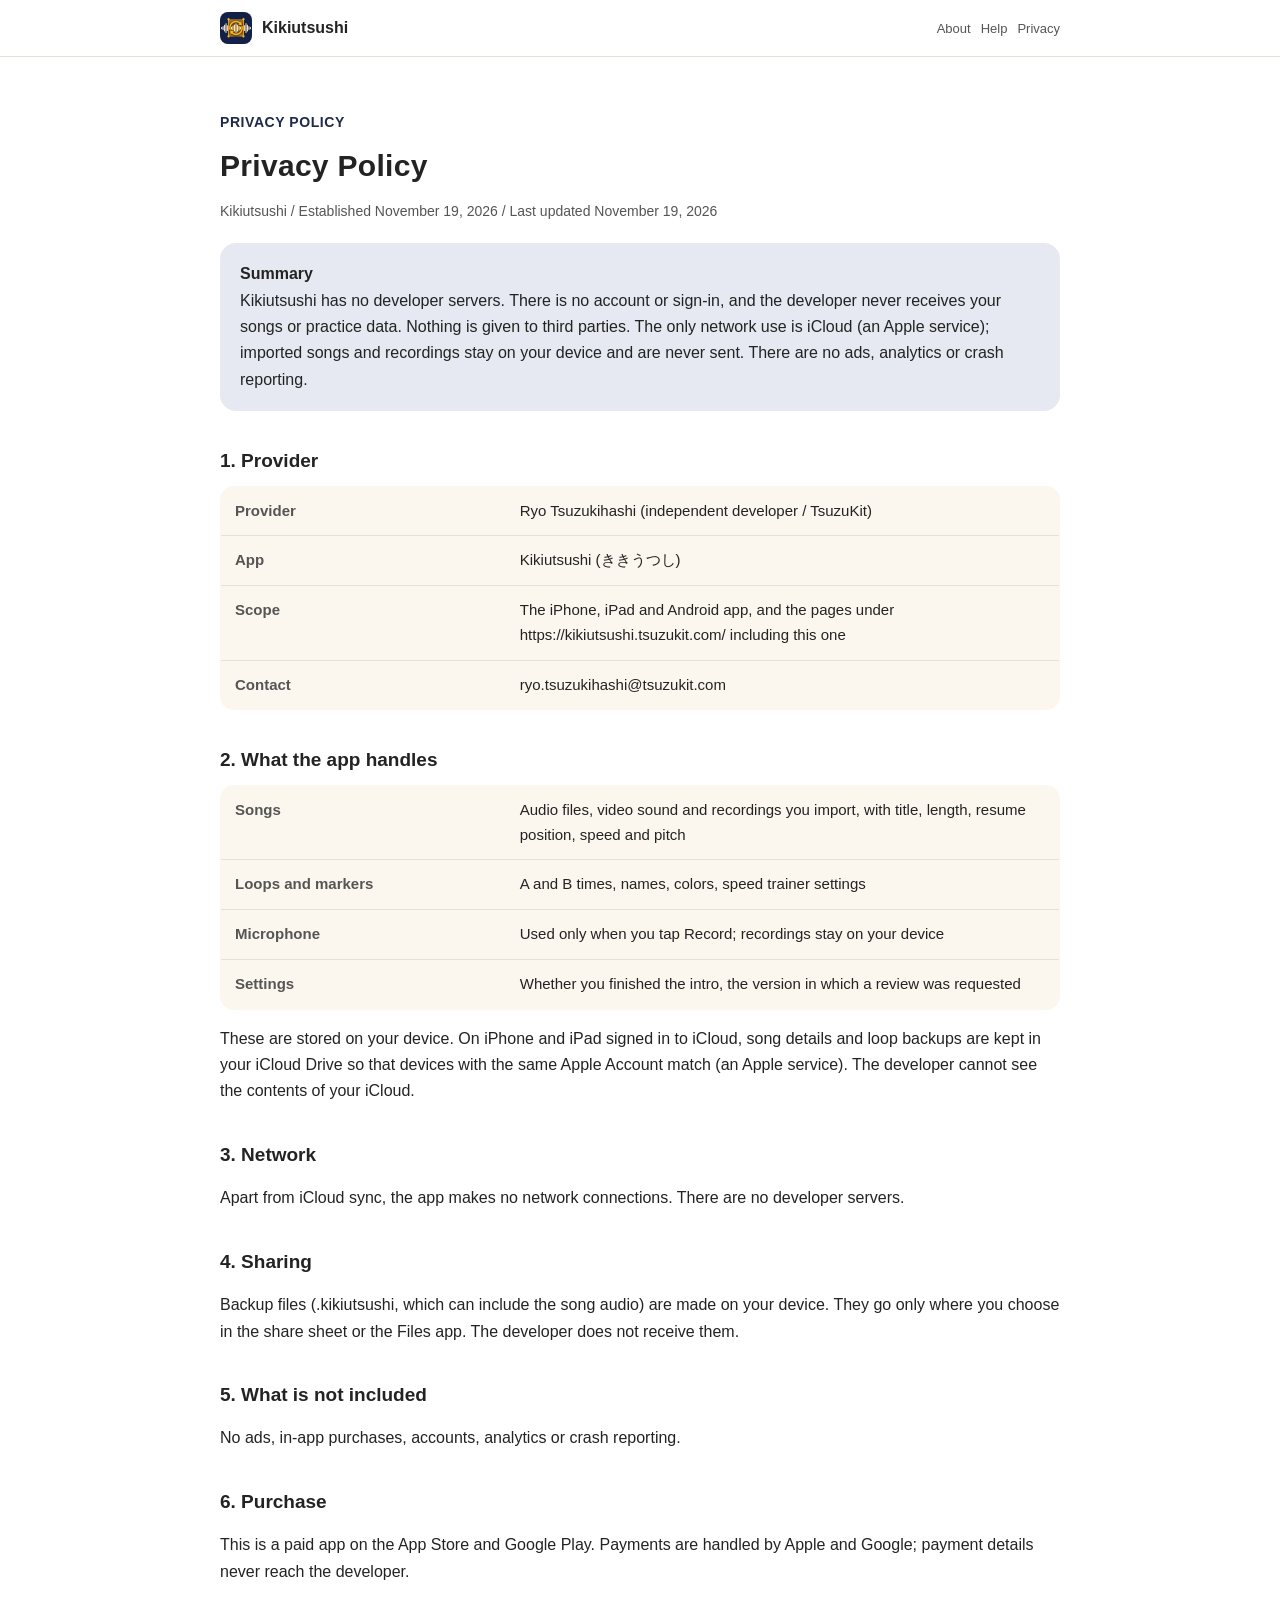
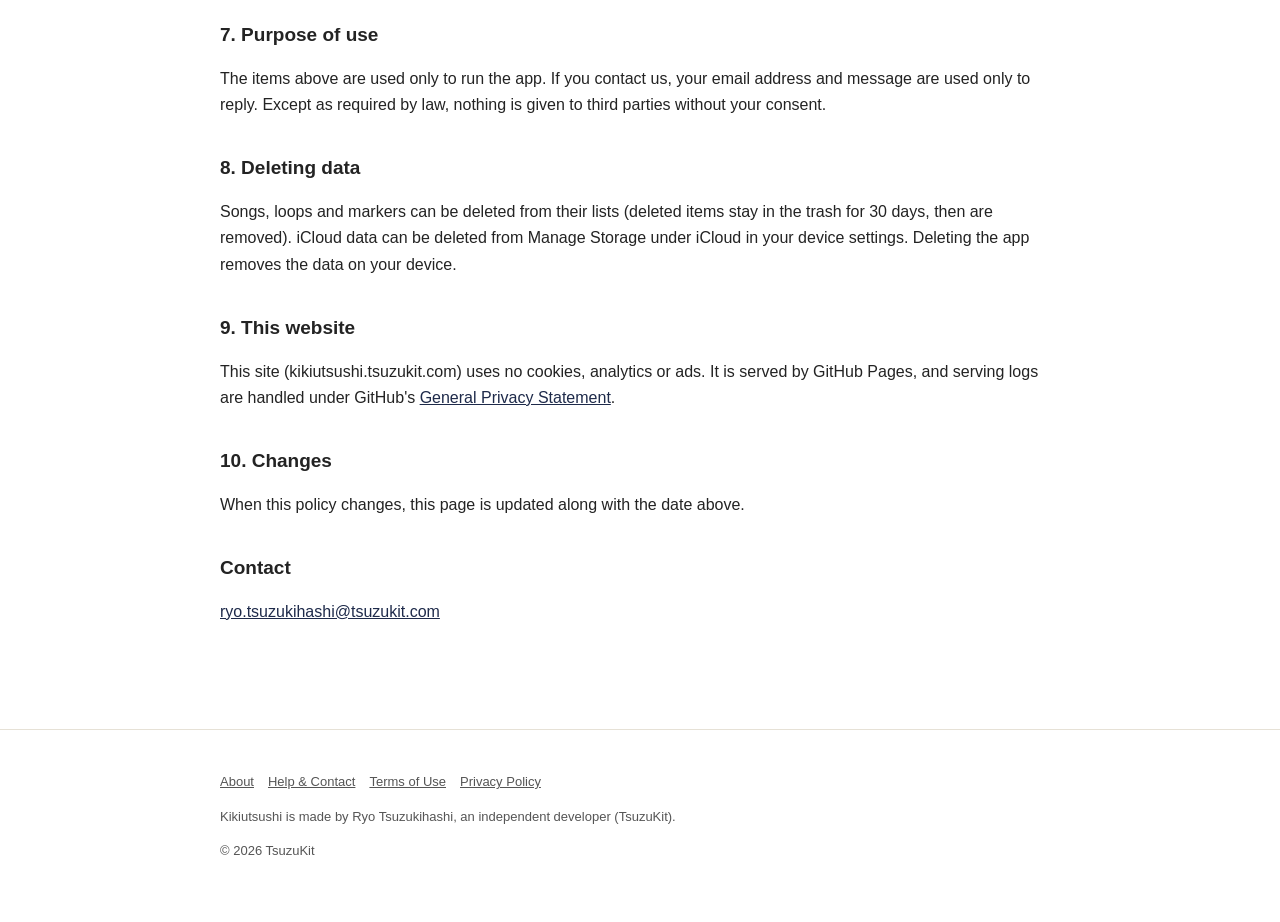
==== privacy.html @ 486923ed "ききうつしのサイト（紹介・使い方・プライバシー・規約）" ====
<!DOCTYPE html>
<html lang="ja" data-title-ja="プライバシーポリシー - ききうつし" data-title-en="Privacy Policy - Kikiutsushi">
<head>
<meta charset="UTF-8">
<meta name="viewport" content="width=device-width, initial-scale=1">
<script>(function(){var l=navigator.languages&&navigator.languages.length?navigator.languages:[navigator.language||"ja"],p="en";for(var i=0;i<l.length;i++){var c=String(l[i]).toLowerCase();if(c.indexOf("ja")===0){p="ja";break}if(c.indexOf("en")===0){p="en";break}}var d=document.documentElement;d.lang=p;var t=d.getAttribute("data-title-"+p);if(t){document.title=t}})();</script>
<title>プライバシーポリシー - ききうつし</title>
<meta name="description" content="ききうつしのプライバシーポリシー。開発者は個人情報を集めません。 / Privacy Policy for Kikiutsushi. The developer collects no personal information.">
<meta property="og:title" content="プライバシーポリシー - ききうつし">
<meta property="og:description" content="ききうつしのプライバシーポリシー。開発者は個人情報を集めません。">
<meta property="og:type" content="website">
<meta property="og:url" content="https://kikiutsushi.tsuzukit.com/privacy.html">
<meta property="og:image" content="https://kikiutsushi.tsuzukit.com/assets/og.jpg">
<link rel="icon" href="assets/icon.png">
<link rel="apple-touch-icon" href="assets/icon.png">
<link rel="stylesheet" href="style.css">
</head>
<body>
<div data-l="ja" lang="ja">
<header class="site"><div class="wrap">
<a class="brand" href="./"><img src="assets/icon.png" alt="" width="32" height="32">ききうつし</a>
<nav class="site"><a href="./">紹介</a><a href="support.html">使い方</a><a href="privacy.html">プライバシー</a></nav>
</div></header>
<main class="wrap">
<article class="doc">
<p class="eyebrow">PRIVACY POLICY</p>
<h1>プライバシーポリシー</h1>
<p class="meta">ききうつし／制定日 2026年11月19日／改定日 2026年11月19日</p>
<div class="summary"><strong>このポリシーの要旨</strong><br>ききうつしは、開発者のサーバーを持たないアプリです。アカウント登録やログインはなく、開発者があなたの曲や練習の記録を受け取ることはありません。第三者に渡すこともありません。通信は iCloud（Apple のサービス）だけで、取りこんだ曲と録音は端末の中に置き、送信しません。広告、分析ツール、クラッシュを報告する仕組みは入れていません。</div>
<h2>1. 提供者</h2>
<table>
<tr><th>提供者</th><td>續橋涼（個人開発者 / TsuzuKit）</td></tr>
<tr><th>アプリ名</th><td>ききうつし（英語名 Kikiutsushi）</td></tr>
<tr><th>対象</th><td>iPhone・iPad・Android 向けアプリと、このページを含む https://kikiutsushi.tsuzukit.com/ 配下のページ</td></tr>
<tr><th>連絡先</th><td>ryo.tsuzukihashi@tsuzukit.com</td></tr>
</table>
<h2>2. アプリが扱うもの</h2>
<table>
<tr><th>曲</th><td>あなたが取りこんだ音声ファイル・動画の音・録音と、題・長さ・続きの場所・速さ・音程</td></tr>
<tr><th>ループとマーカー</th><td>A と B の時刻・名前・色・だんだん速くの設定</td></tr>
<tr><th>マイク</th><td>［録音する］を押したときだけ使います。録音は端末の中に置きます</td></tr>
<tr><th>アプリの設定</th><td>案内を終えたかどうか・レビューのお願いを出した版</td></tr>
</table>
<p>これらは端末の中に保存します。iCloud に入っている iPhone・iPad では、曲の情報とループの控えをあなたの iCloud Drive に置き、同じ Apple アカウントの端末でそろえます（Apple のサービス）。開発者は、あなたの iCloud の中身を見ることはできません。</p>
<h2>3. 通信</h2>
<p>iCloud との同期のほかに、通信はしません。開発者のサーバーはありません。</p>
<h2>4. 書き出し</h2>
<p>控えのファイル（.kikiutsushi・曲の音声を含めることができます）は端末の中で作ります。送り先は、あなたが共有の画面やファイル App で選んだ場所です。開発者には届きません。</p>
<h2>5. 入れていないもの</h2>
<p>広告・アプリ内課金・アカウント登録・分析ツール・クラッシュの報告は入れていません。</p>
<h2>6. 購入</h2>
<p>本アプリは App Store と Google Play の有料アプリです。お支払いは Apple・Google が処理し、支払いの情報は開発者には届きません。</p>
<h2>7. 情報を使う目的</h2>
<p>上のものは、アプリを動かすためだけに使います。お問い合わせをいただいたときは、メールアドレスと内容をお返事のためだけに使います。法令にもとづく場合を除き、本人の同意なく第三者に渡すことはありません。</p>
<h2>8. 消したいとき</h2>
<p>曲・ループ・マーカーは、それぞれの一覧から消せます（消したものはゴミ箱に30日残り、そのあと消えます）。iCloud の記録は、端末の設定の iCloud の「ストレージを管理」から消せます。アプリを消すと、端末の中のデータは消えます。</p>
<h2>9. このウェブサイトについて</h2>
<p>このサイト（kikiutsushi.tsuzukit.com）は、Cookie も、アクセスを計測する仕組みも、広告も使っていません。サイトは GitHub Pages で配信しており、配信の記録は GitHub の <a href="https://docs.github.com/ja/site-policy/privacy-policies/github-general-privacy-statement">プライバシーについての声明</a> に沿って扱われます。</p>
<h2>10. 改定</h2>
<p>このポリシーを変えるときは、このページを書きかえ、上の改定日を新しくします。</p>
<h2>お問い合わせ</h2>
<p><a href="mailto:ryo.tsuzukihashi@tsuzukit.com">ryo.tsuzukihashi@tsuzukit.com</a></p>
</article>
</main>
<footer class="site"><div class="wrap">
<p><a href="./">紹介</a><a href="support.html">使い方とお問い合わせ</a><a href="terms.html">利用規約</a><a href="privacy.html">プライバシーポリシー</a></p>
<p>ききうつしは、個人開発者の續橋涼（TsuzuKit）が作っているアプリです。</p>
<p>© 2026 TsuzuKit</p>
</div></footer>
</div>
<div data-l="en" lang="en">
<header class="site"><div class="wrap">
<a class="brand" href="./"><img src="assets/icon.png" alt="" width="32" height="32">Kikiutsushi</a>
<nav class="site"><a href="./">About</a><a href="support.html">Help</a><a href="privacy.html">Privacy</a></nav>
</div></header>
<main class="wrap">
<article class="doc">
<p class="eyebrow">PRIVACY POLICY</p>
<h1>Privacy Policy</h1>
<p class="meta">Kikiutsushi / Established November 19, 2026 / Last updated November 19, 2026</p>
<div class="summary"><strong>Summary</strong><br>Kikiutsushi has no developer servers. There is no account or sign-in, and the developer never receives your songs or practice data. Nothing is given to third parties. The only network use is iCloud (an Apple service); imported songs and recordings stay on your device and are never sent. There are no ads, analytics or crash reporting.</div>
<h2>1. Provider</h2>
<table>
<tr><th>Provider</th><td>Ryo Tsuzukihashi (independent developer / TsuzuKit)</td></tr>
<tr><th>App</th><td>Kikiutsushi (ききうつし)</td></tr>
<tr><th>Scope</th><td>The iPhone, iPad and Android app, and the pages under https://kikiutsushi.tsuzukit.com/ including this one</td></tr>
<tr><th>Contact</th><td>ryo.tsuzukihashi@tsuzukit.com</td></tr>
</table>
<h2>2. What the app handles</h2>
<table>
<tr><th>Songs</th><td>Audio files, video sound and recordings you import, with title, length, resume position, speed and pitch</td></tr>
<tr><th>Loops and markers</th><td>A and B times, names, colors, speed trainer settings</td></tr>
<tr><th>Microphone</th><td>Used only when you tap Record; recordings stay on your device</td></tr>
<tr><th>Settings</th><td>Whether you finished the intro, the version in which a review was requested</td></tr>
</table>
<p>These are stored on your device. On iPhone and iPad signed in to iCloud, song details and loop backups are kept in your iCloud Drive so that devices with the same Apple Account match (an Apple service). The developer cannot see the contents of your iCloud.</p>
<h2>3. Network</h2>
<p>Apart from iCloud sync, the app makes no network connections. There are no developer servers.</p>
<h2>4. Sharing</h2>
<p>Backup files (.kikiutsushi, which can include the song audio) are made on your device. They go only where you choose in the share sheet or the Files app. The developer does not receive them.</p>
<h2>5. What is not included</h2>
<p>No ads, in-app purchases, accounts, analytics or crash reporting.</p>
<h2>6. Purchase</h2>
<p>This is a paid app on the App Store and Google Play. Payments are handled by Apple and Google; payment details never reach the developer.</p>
<h2>7. Purpose of use</h2>
<p>The items above are used only to run the app. If you contact us, your email address and message are used only to reply. Except as required by law, nothing is given to third parties without your consent.</p>
<h2>8. Deleting data</h2>
<p>Songs, loops and markers can be deleted from their lists (deleted items stay in the trash for 30 days, then are removed). iCloud data can be deleted from Manage Storage under iCloud in your device settings. Deleting the app removes the data on your device.</p>
<h2>9. This website</h2>
<p>This site (kikiutsushi.tsuzukit.com) uses no cookies, analytics or ads. It is served by GitHub Pages, and serving logs are handled under GitHub's <a href="https://docs.github.com/en/site-policy/privacy-policies/github-general-privacy-statement">General Privacy Statement</a>.</p>
<h2>10. Changes</h2>
<p>When this policy changes, this page is updated along with the date above.</p>
<h2>Contact</h2>
<p><a href="mailto:ryo.tsuzukihashi@tsuzukit.com">ryo.tsuzukihashi@tsuzukit.com</a></p>
</article>
</main>
<footer class="site"><div class="wrap">
<p><a href="./">About</a><a href="support.html">Help & Contact</a><a href="terms.html">Terms of Use</a><a href="privacy.html">Privacy Policy</a></p>
<p>Kikiutsushi is made by Ryo Tsuzukihashi, an independent developer (TsuzuKit).</p>
<p>© 2026 TsuzuKit</p>
</div></footer>
</div>
</body>
</html>
---- style.css ----
/* ききうつし — 白い地・墨の文字・藍の差し色（白の上で 4.5:1 以上） */
:root {
  --paper: #ffffff; --card: #fbf7ee; --ink: #232323; --sub: #555555; --line: #e6e1d6;
  --vermilion: #1e2a4a; --vermilion-soft: #e6e9f1; --navy: #1e2a4a; --correct: #1e2a4a;
}
@media (prefers-color-scheme: dark) {
  :root { --paper: #121418; --card: #1b1e24; --ink: #eef0f4; --sub: #b4b9c4; --line: #2a2f38;
    --vermilion: #f2b23a; --vermilion-soft: #2a2618; --navy: #f2b23a; --correct: #f2b23a; }
}
* { box-sizing: border-box; }
html { -webkit-text-size-adjust: 100%; }
body { margin: 0; background: var(--paper); color: var(--ink); line-height: 1.8;
  font-family: -apple-system, BlinkMacSystemFont, "Hiragino Sans", "Hiragino Kaku Gothic ProN", "Noto Sans JP", sans-serif; }
a { color: var(--navy); }
.wrap { max-width: 880px; margin: 0 auto; padding: 0 20px; }
header.site { border-bottom: 1px solid var(--line); background: var(--paper); position: sticky; top: 0; z-index: 5; }
header.site .wrap { display: flex; align-items: center; gap: 16px; min-height: 56px; }
.brand { display: flex; align-items: center; gap: 10px; font-weight: 800; text-decoration: none; color: var(--ink); margin-right: auto; }
.brand img { width: 32px; height: 32px; border-radius: 8px; }
nav.site a { font-size: 14px; text-decoration: none; color: var(--sub); margin-left: 14px; white-space: nowrap; }
nav.site a:hover { color: var(--ink); }
.hero { padding: 56px 0 40px; display: grid; gap: 32px; align-items: center; }
@media (min-width: 760px) { .hero { grid-template-columns: 1.1fr 0.9fr; } }
.eyebrow { color: var(--vermilion); font-weight: 700; font-size: 14px; letter-spacing: 0.04em; }
h1 { font-size: clamp(30px, 6vw, 46px); line-height: 1.35; margin: 8px 0 16px; letter-spacing: 0.01em; }
h2 { font-size: 24px; margin: 56px 0 16px; line-height: 1.5; }
h3 { font-size: 17px; margin: 0 0 6px; }
.lead { font-size: 17px; color: var(--sub); }
.cta { display: inline-block; margin-top: 20px; background: var(--vermilion); color: #ffffff; font-weight: 700; text-decoration: none;
  padding: 14px 26px; border-radius: 16px; }
.note { font-size: 13px; color: var(--sub); }
.hero img { width: 100%; max-width: 320px; height: auto; justify-self: center; }
.grid { display: grid; gap: 14px; }
@media (min-width: 700px) { .grid.two { grid-template-columns: 1fr 1fr; } .grid.three { grid-template-columns: repeat(3, 1fr); } }
.card { background: var(--card); border: 1px solid var(--line); border-radius: 18px; padding: 20px; }
.card.em { background: var(--vermilion-soft); border-color: transparent; }
.steps { counter-reset: step; }
.steps .card { position: relative; padding-left: 62px; }
.steps .card::before { counter-increment: step; content: counter(step); position: absolute; left: 18px; top: 18px; width: 32px; height: 32px;
  border-radius: 50%; border: 2.5px solid var(--vermilion); color: var(--vermilion); font-weight: 800; display: grid; place-items: center; }
table { width: 100%; border-collapse: collapse; background: var(--card); border: 1px solid var(--line); border-radius: 14px; overflow: hidden; }
th, td { text-align: left; padding: 12px 14px; border-bottom: 1px solid var(--line); vertical-align: top; font-size: 15px; }
th { width: 34%; color: var(--sub); font-weight: 600; }
tr:last-child th, tr:last-child td { border-bottom: none; }
.doc { padding: 40px 0 24px; }
.doc h1 { font-size: 30px; }
.doc h2 { font-size: 19px; margin: 36px 0 10px; }
.doc .meta { color: var(--sub); font-size: 14px; }
.doc .summary { background: var(--vermilion-soft); border-radius: 16px; padding: 18px 20px; margin: 20px 0; }
details { background: var(--card); border: 1px solid var(--line); border-radius: 14px; padding: 14px 18px; }
details + details { margin-top: 10px; }
summary { font-weight: 700; cursor: pointer; }
footer.site { border-top: 1px solid var(--line); margin-top: 64px; padding: 28px 0 48px; color: var(--sub); font-size: 13px; }
footer.site a { color: var(--sub); margin-right: 14px; }
.qid { font-family: ui-monospace, SFMono-Regular, Menlo, monospace; background: var(--card); border: 1px solid var(--line);
  border-radius: 8px; padding: 2px 8px; }
/* 端末の言語に合うほうだけ見せる（build.py が両方を1ページに入れる） */
html[lang="ja"] [data-l="en"], html[lang="en"] [data-l="ja"] { display: none; }
[lang="en"] { line-height: 1.65; }
[lang="en"] h1 { line-height: 1.2; }
[lang="en"] nav.site a { font-size: 13px; margin-left: 10px; }
@media (max-width: 480px) { nav.site a { font-size: 12px; margin-left: 8px; } header.site .wrap { gap: 4px; } .brand { gap: 7px; font-size: 15px; } }
.brand { white-space: nowrap; flex-shrink: 0; }
/* 幅の狭い画面では、上の帯の「紹介」を出さない（左のアプリ名が同じ行き先） */
@media (max-width: 480px) { nav.site a:first-child { display: none; } }
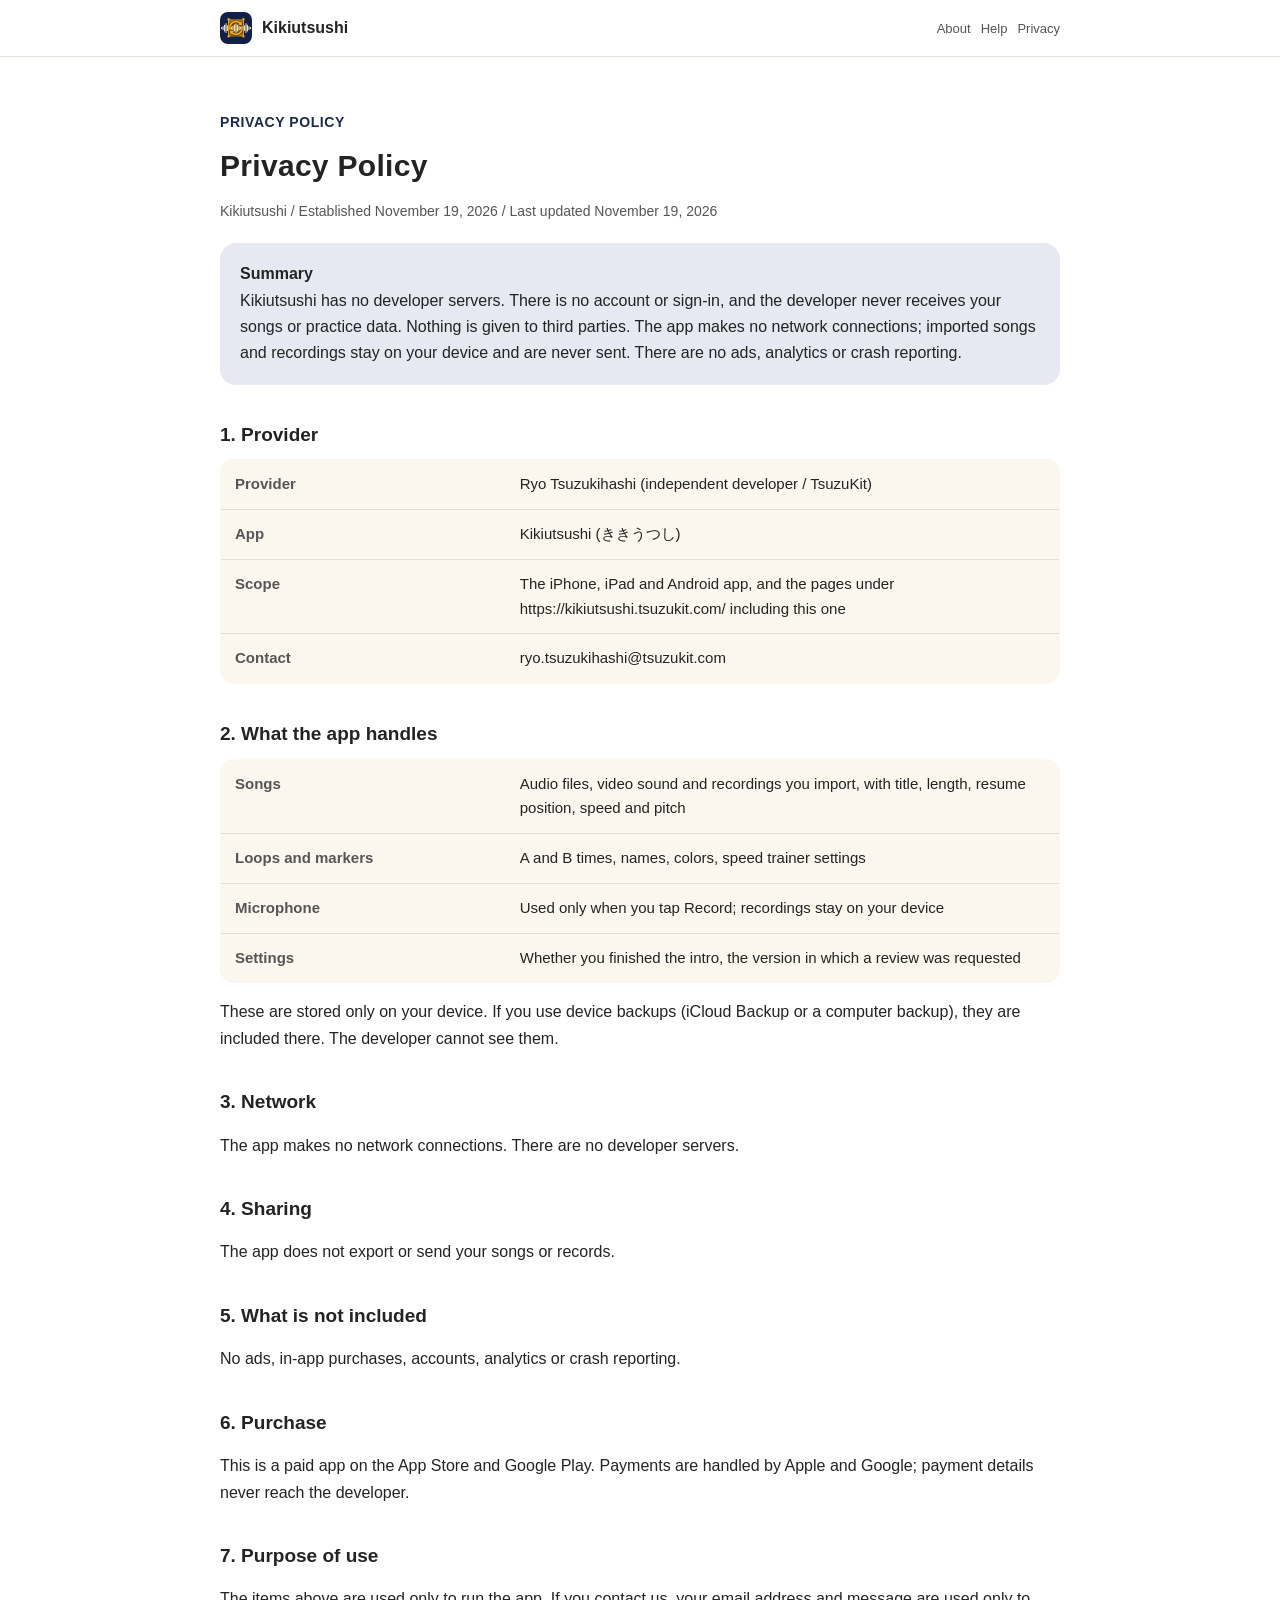
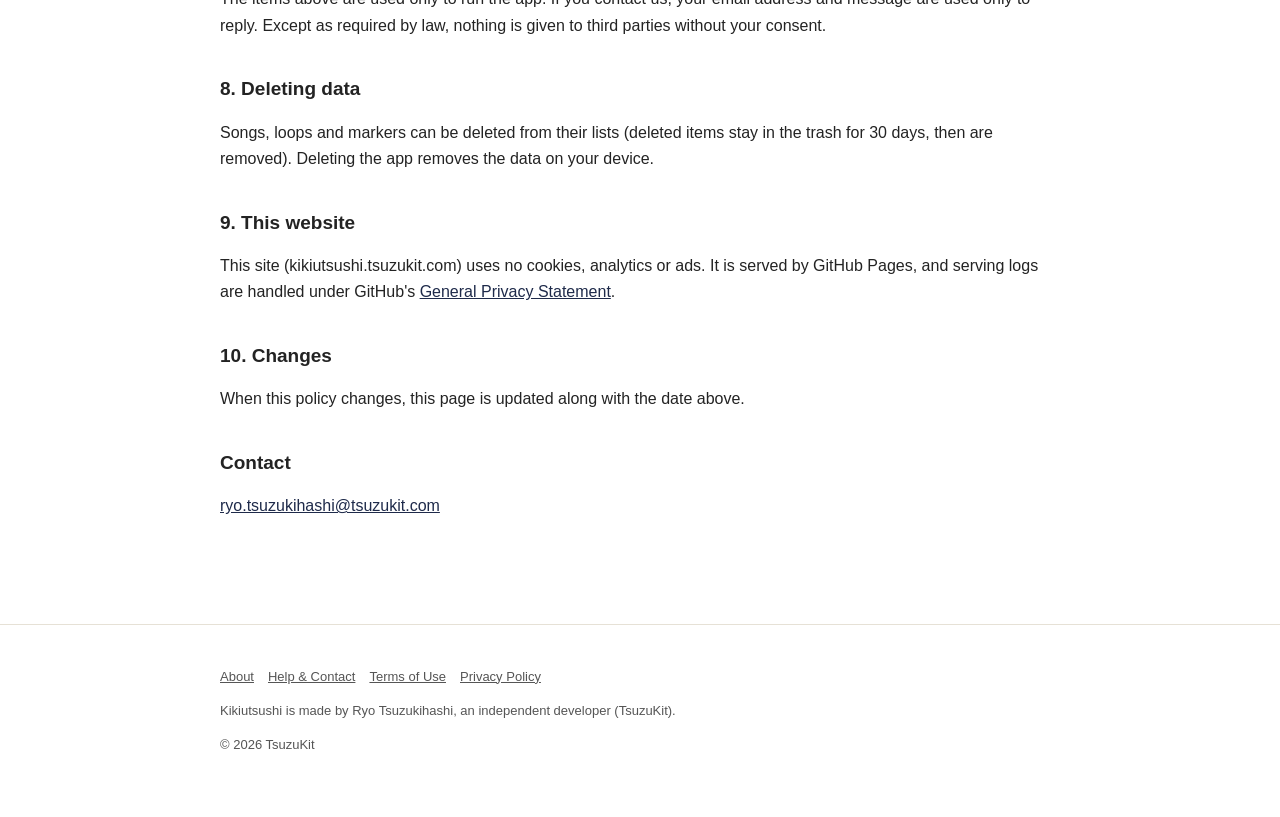
==== commit 6bf06f7c: "通信しない・曲は端末の中だけに合わせて文を直す" ====
--- a/privacy.html
+++ b/privacy.html
@@ -26,7 +26,7 @@
 <p class="eyebrow">PRIVACY POLICY</p>
 <h1>プライバシーポリシー</h1>
 <p class="meta">ききうつし／制定日 2026年11月19日／改定日 2026年11月19日</p>
-<div class="summary"><strong>このポリシーの要旨</strong><br>ききうつしは、開発者のサーバーを持たないアプリです。アカウント登録やログインはなく、開発者があなたの曲や練習の記録を受け取ることはありません。第三者に渡すこともありません。通信は iCloud（Apple のサービス）だけで、取りこんだ曲と録音は端末の中に置き、送信しません。広告、分析ツール、クラッシュを報告する仕組みは入れていません。</div>
+<div class="summary"><strong>このポリシーの要旨</strong><br>ききうつしは、開発者のサーバーを持たないアプリです。アカウント登録やログインはなく、開発者があなたの曲や練習の記録を受け取ることはありません。第三者に渡すこともありません。アプリは通信をしません。取りこんだ曲と録音は端末の中に置き、送信しません。広告、分析ツール、クラッシュを報告する仕組みは入れていません。</div>
 <h2>1. 提供者</h2>
 <table>
 <tr><th>提供者</th><td>續橋涼（個人開発者 / TsuzuKit）</td></tr>
@@ -41,11 +41,11 @@
 <tr><th>マイク</th><td>［録音する］を押したときだけ使います。録音は端末の中に置きます</td></tr>
 <tr><th>アプリの設定</th><td>案内を終えたかどうか・レビューのお願いを出した版</td></tr>
 </table>
-<p>これらは端末の中に保存します。iCloud に入っている iPhone・iPad では、曲の情報とループの控えをあなたの iCloud Drive に置き、同じ Apple アカウントの端末でそろえます（Apple のサービス）。開発者は、あなたの iCloud の中身を見ることはできません。</p>
+<p>これらは端末の中にだけ保存します。端末のバックアップ（iCloud バックアップやパソコンへのバックアップ）を使っている場合は、その中に含まれます。開発者は、その中身を見ることはできません。</p>
 <h2>3. 通信</h2>
-<p>iCloud との同期のほかに、通信はしません。開発者のサーバーはありません。</p>
+<p>アプリは通信をしません。開発者のサーバーはありません。</p>
 <h2>4. 書き出し</h2>
-<p>控えのファイル（.kikiutsushi・曲の音声を含めることができます）は端末の中で作ります。送り先は、あなたが共有の画面やファイル App で選んだ場所です。開発者には届きません。</p>
+<p>このアプリは、曲や記録を外に書き出したり送ったりしません。</p>
 <h2>5. 入れていないもの</h2>
 <p>広告・アプリ内課金・アカウント登録・分析ツール・クラッシュの報告は入れていません。</p>
 <h2>6. 購入</h2>
@@ -53,7 +53,7 @@
 <h2>7. 情報を使う目的</h2>
 <p>上のものは、アプリを動かすためだけに使います。お問い合わせをいただいたときは、メールアドレスと内容をお返事のためだけに使います。法令にもとづく場合を除き、本人の同意なく第三者に渡すことはありません。</p>
 <h2>8. 消したいとき</h2>
-<p>曲・ループ・マーカーは、それぞれの一覧から消せます（消したものはゴミ箱に30日残り、そのあと消えます）。iCloud の記録は、端末の設定の iCloud の「ストレージを管理」から消せます。アプリを消すと、端末の中のデータは消えます。</p>
+<p>曲・ループ・マーカーは、それぞれの一覧から消せます（消したものはゴミ箱に30日残り、そのあと消えます）。アプリを消すと、端末の中のデータは消えます。</p>
 <h2>9. このウェブサイトについて</h2>
 <p>このサイト（kikiutsushi.tsuzukit.com）は、Cookie も、アクセスを計測する仕組みも、広告も使っていません。サイトは GitHub Pages で配信しており、配信の記録は GitHub の <a href="https://docs.github.com/ja/site-policy/privacy-policies/github-general-privacy-statement">プライバシーについての声明</a> に沿って扱われます。</p>
 <h2>10. 改定</h2>
@@ -78,7 +78,7 @@
 <p class="eyebrow">PRIVACY POLICY</p>
 <h1>Privacy Policy</h1>
 <p class="meta">Kikiutsushi / Established November 19, 2026 / Last updated November 19, 2026</p>
-<div class="summary"><strong>Summary</strong><br>Kikiutsushi has no developer servers. There is no account or sign-in, and the developer never receives your songs or practice data. Nothing is given to third parties. The only network use is iCloud (an Apple service); imported songs and recordings stay on your device and are never sent. There are no ads, analytics or crash reporting.</div>
+<div class="summary"><strong>Summary</strong><br>Kikiutsushi has no developer servers. There is no account or sign-in, and the developer never receives your songs or practice data. Nothing is given to third parties. The app makes no network connections; imported songs and recordings stay on your device and are never sent. There are no ads, analytics or crash reporting.</div>
 <h2>1. Provider</h2>
 <table>
 <tr><th>Provider</th><td>Ryo Tsuzukihashi (independent developer / TsuzuKit)</td></tr>
@@ -93,11 +93,11 @@
 <tr><th>Microphone</th><td>Used only when you tap Record; recordings stay on your device</td></tr>
 <tr><th>Settings</th><td>Whether you finished the intro, the version in which a review was requested</td></tr>
 </table>
-<p>These are stored on your device. On iPhone and iPad signed in to iCloud, song details and loop backups are kept in your iCloud Drive so that devices with the same Apple Account match (an Apple service). The developer cannot see the contents of your iCloud.</p>
+<p>These are stored only on your device. If you use device backups (iCloud Backup or a computer backup), they are included there. The developer cannot see them.</p>
 <h2>3. Network</h2>
-<p>Apart from iCloud sync, the app makes no network connections. There are no developer servers.</p>
+<p>The app makes no network connections. There are no developer servers.</p>
 <h2>4. Sharing</h2>
-<p>Backup files (.kikiutsushi, which can include the song audio) are made on your device. They go only where you choose in the share sheet or the Files app. The developer does not receive them.</p>
+<p>The app does not export or send your songs or records.</p>
 <h2>5. What is not included</h2>
 <p>No ads, in-app purchases, accounts, analytics or crash reporting.</p>
 <h2>6. Purchase</h2>
@@ -105,7 +105,7 @@
 <h2>7. Purpose of use</h2>
 <p>The items above are used only to run the app. If you contact us, your email address and message are used only to reply. Except as required by law, nothing is given to third parties without your consent.</p>
 <h2>8. Deleting data</h2>
-<p>Songs, loops and markers can be deleted from their lists (deleted items stay in the trash for 30 days, then are removed). iCloud data can be deleted from Manage Storage under iCloud in your device settings. Deleting the app removes the data on your device.</p>
+<p>Songs, loops and markers can be deleted from their lists (deleted items stay in the trash for 30 days, then are removed). Deleting the app removes the data on your device.</p>
 <h2>9. This website</h2>
 <p>This site (kikiutsushi.tsuzukit.com) uses no cookies, analytics or ads. It is served by GitHub Pages, and serving logs are handled under GitHub's <a href="https://docs.github.com/en/site-policy/privacy-policies/github-general-privacy-statement">General Privacy Statement</a>.</p>
 <h2>10. Changes</h2>
